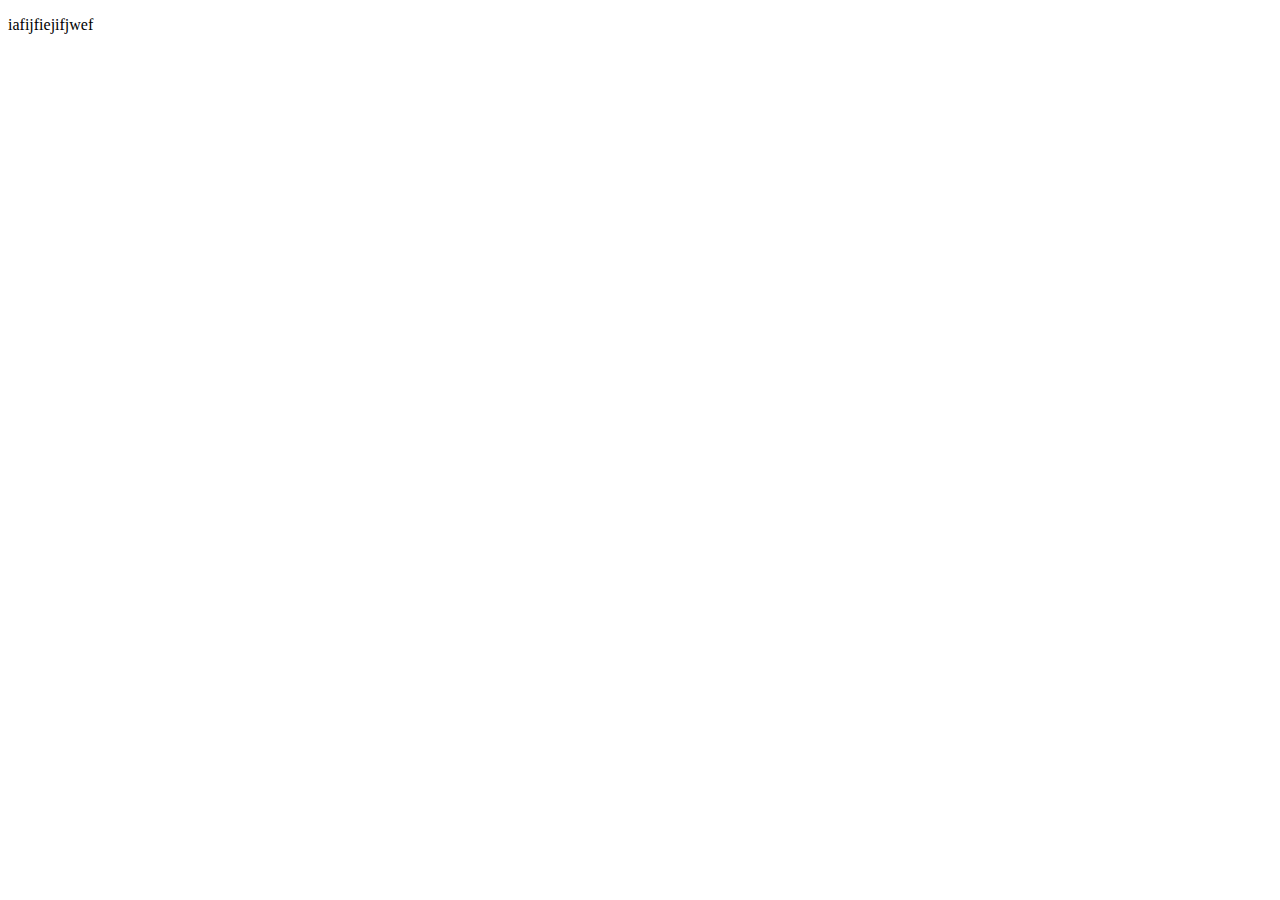
==== index.html @ d8aff444 "para" ====
<!DOCTYPE html>
<html lang="en">
<head>
    <meta charset="UTF-8">
    <meta name="viewport" content="width=device-width, initial-scale=1.0">
    <title>unreadmn</title>
</head>
<body>
    <P>iafijfiejifjwef</P>
    
</body>
</html>
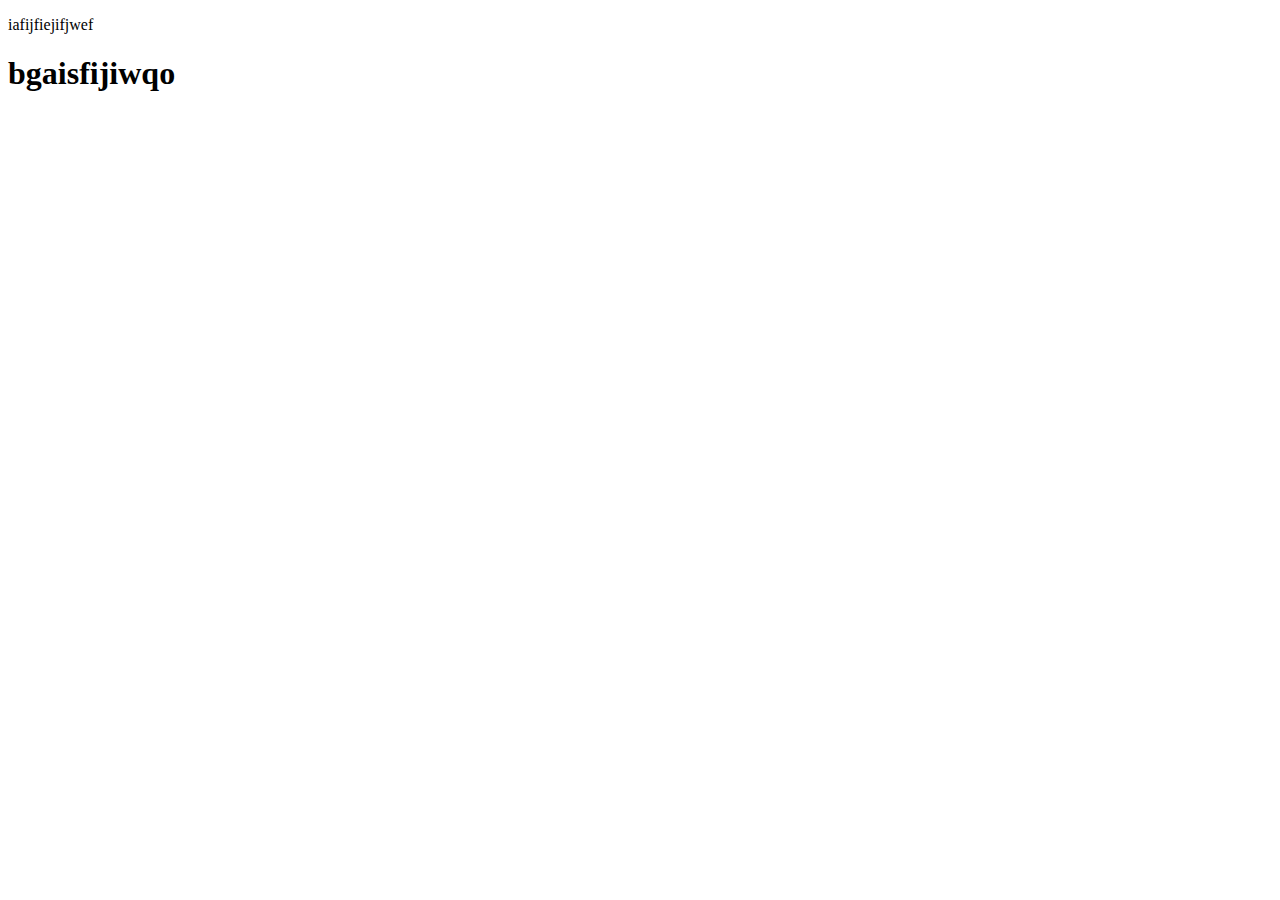
==== commit aa033ba6: "h1" ====
--- a/index.html
+++ b/index.html
@@ -7,6 +7,6 @@
 </head>
 <body>
     <P>iafijfiejifjwef</P>
-    
+    <h1>bgaisfijiwqo</h1>
 </body>
 </html>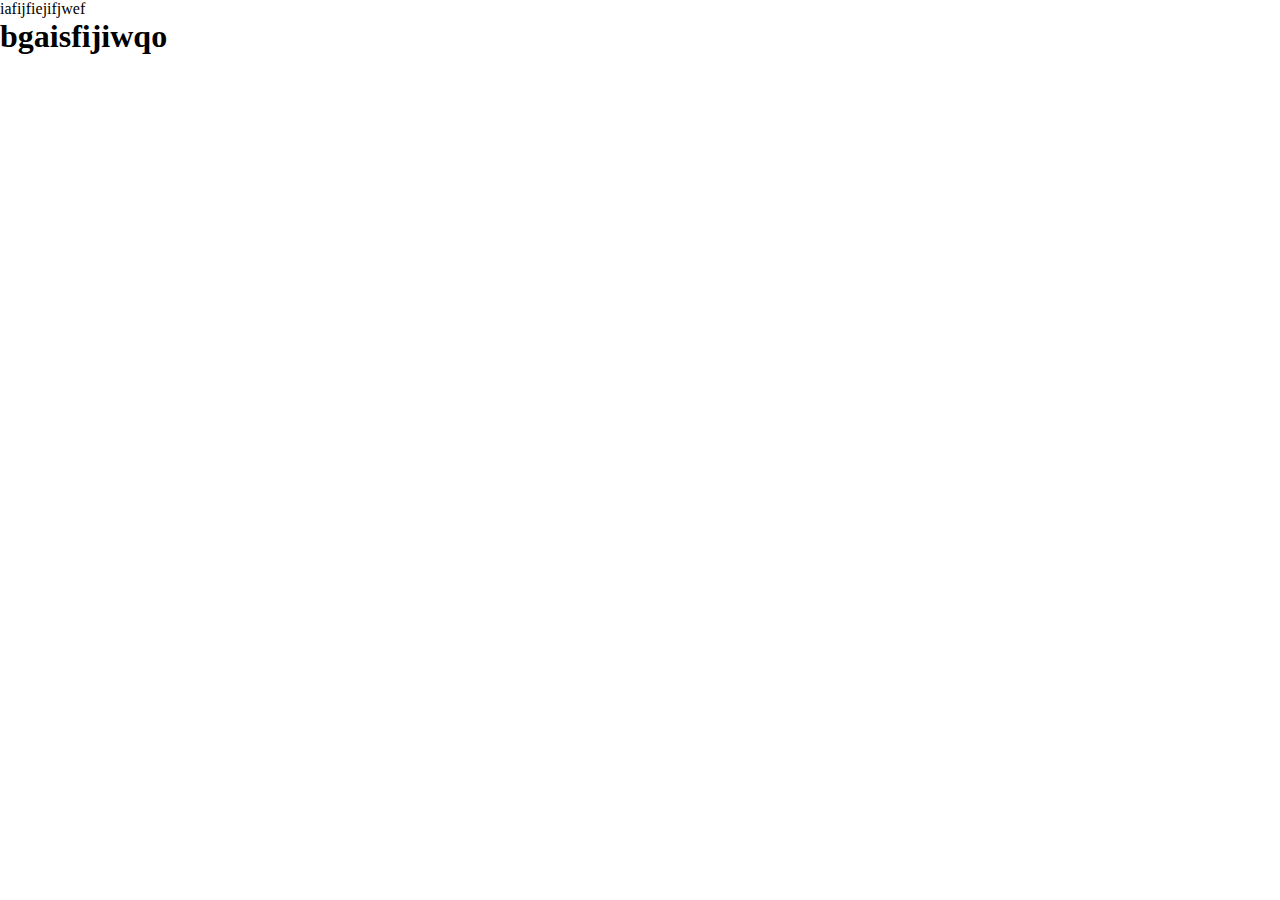
==== commit 56f178ac: "body" ====
--- a/index.html
+++ b/index.html
@@ -4,9 +4,12 @@
     <meta charset="UTF-8">
     <meta name="viewport" content="width=device-width, initial-scale=1.0">
     <title>unreadmn</title>
+    <link rel="stylesheet" href="index.css">
 </head>
 <body>
-    <P>iafijfiejifjwef</P>
+    <P >iafijfiejifjwef</P>
     <h1>bgaisfijiwqo</h1>
+    <div class="hero">
+    </div>
 </body>
 </html>--- a/index.css
+++ b/index.css
@@ -0,0 +1,7 @@
+*{
+    margin: 0;
+}
+
+.hero{
+    background: url(https://unread.today/files/007afc64-288a-4208-b9d7-3eda84011c1d/1451f11….jpg);
+}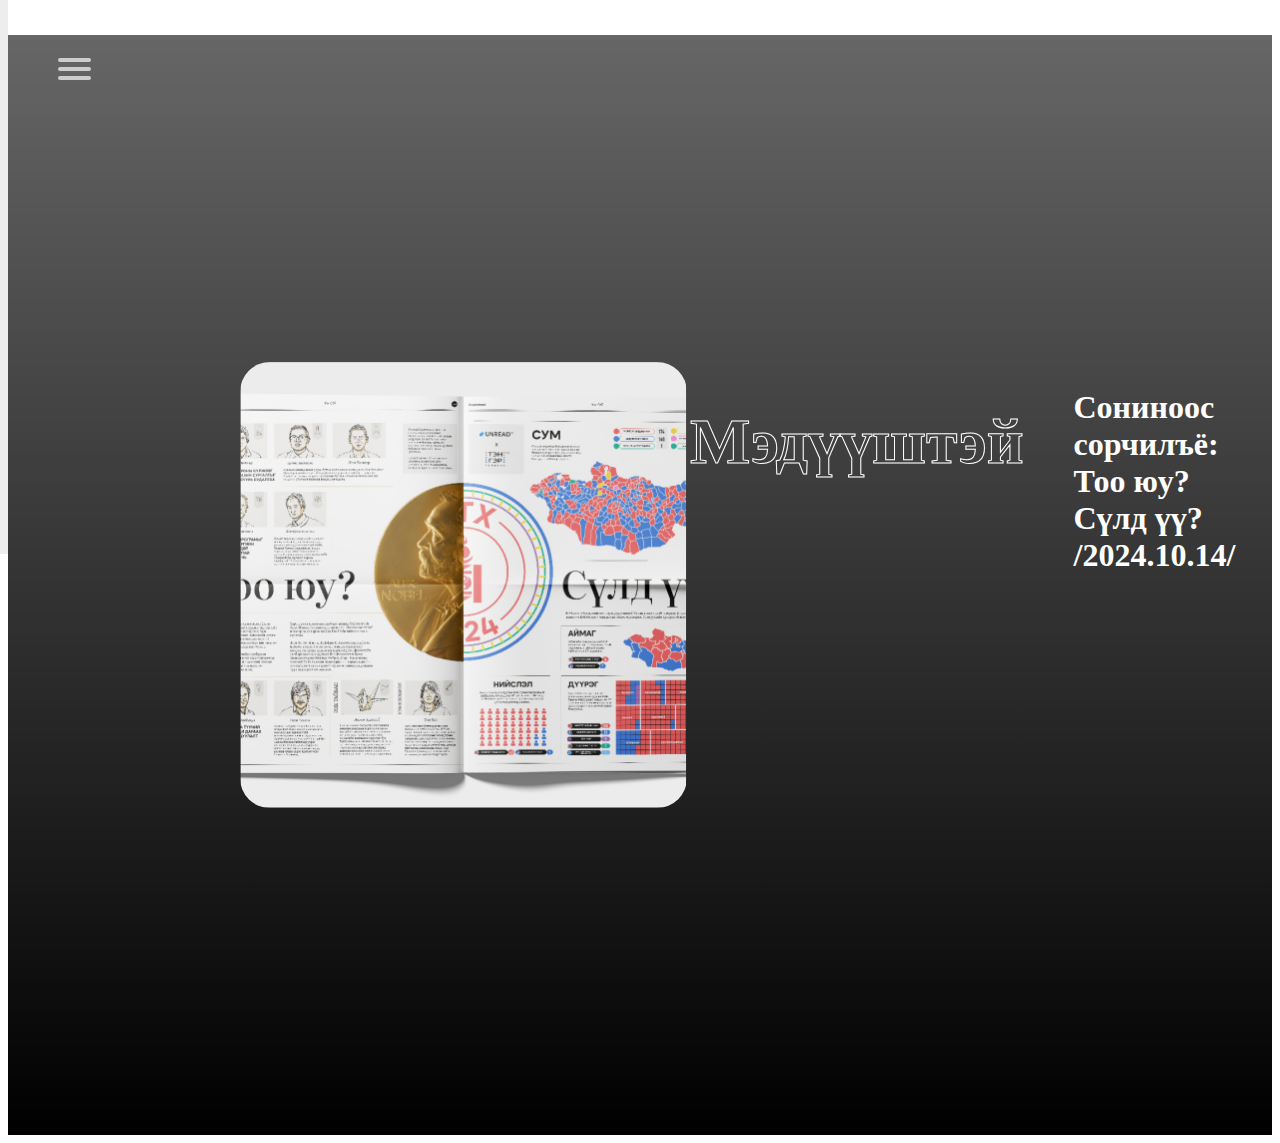
==== commit ad88f2ed: "first" ====
--- a/index.html
+++ b/index.html
@@ -5,11 +5,66 @@
     <meta name="viewport" content="width=device-width, initial-scale=1.0">
     <title>unreadmn</title>
     <link rel="stylesheet" href="index.css">
+    <link rel="stylesheet" href="https://cdnjs.cloudflare.com/ajax/libs/font-awesome/4.7.0/css/font-awesome.min.css">
 </head>
 <body>
-    <P >iafijfiejifjwef</P>
-    <h1>bgaisfijiwqo</h1>
-    <div class="hero">
-    </div>
+
+    <nav role="navigation">
+        <div id="menuToggle">
+      
+          <input type="checkbox" />
+          
+    
+          <span></span>
+          <span></span>
+          <span></span>
+          
+       
+          <ul class="ut-menu" id="menu">
+            <a href="#"><li>Булангууд</li></a>
+            <a href="#"><li>Techworm Мягмар
+            </li></a>
+            <a href="#"><li>Би хэрхэн ажилладаг вэ? Лхагва</li></a>
+            <a href="#"><li>Мэдүүштэй Пүрэв</li></a>
+            <a href="#"><li>Чөлөөт Баасан</li></a>
+            <a href="#"><li>Номын тухай Бямба</li></a>
+            <a href="#"><li>7 хоногийн тойм Ням</li></a>
+            <a href="https://unreadmedia799198.typeform.com/to/Md7Qia?typeform-source=unread.today" target="_blank"><li>kontent</li></a>
+          </ul>
+        </div>
+      </nav>
+
+
+
+    <main>
+        <section class="hero">
+
+
+            <div class="hero-content">
+
+
+
+                <div class="ut-niitlel">
+                    <img src="niitlel.png" style="border-radius: 30px;">
+                </div>
+
+                <div><h1>Мэдүүштэй</h1></div>
+                <div><h2>Сониноос сорчилъё: Тоо юу? Сүлд үү? /2024.10.14/</h2></div>
+                    
+                
+
+
+            </div>
+
+
+
+
+
+</section>
+</main>
+
+
+
+
 </body>
 </html>--- a/index.css
+++ b/index.css
@@ -1,7 +1,195 @@
-*{
+
+.body{
+    font-family: 'SF Display';
     margin: 0;
+    padding: 0;
 }
 
-.hero{
-    background: url(https://unread.today/files/007afc64-288a-4208-b9d7-3eda84011c1d/1451f11….jpg);
+
+
+  
+
+
+
+
+
+.hero {
+    background: linear-gradient(rgba(0, 0, 0, 0.6), rgb(0, 0, 0)),
+    url("https://unread.today/files/007afc64-288a-4208-b9d7-3eda84011c1d/1451f11e03da76480966b636a622119a.jpg");
+    background-size: 100%;
+    height: 100vh;
+    padding: 100px;
+    display: flex;
+    justify-content: center;
+    justify-items: center;
+    gap: 50px;
+}
+
+.hero-content{
+    margin-left: auto;
+    margin-right: auto;
+    width: 800px;
+    display: flex;
+    align-items: center;
+    align-content: center;
+    color: white;
+    gap: 50px;
+}
+
+
+.ut-niitlel {
+    width: 1000px;
+    height: 1000px;
+    gap: 0px;
+    opacity: 0px;
+    zoom: normal;
+}
+.ut-niitlel:hover{
+    zoom: unset;
+}
+.hero-content div{
+    height: 446px;
+    width: 50%;
+    display: flex;
+    font-size: xx-large;
+}
+.hero-content h1{
+    -webkit-text-stroke: 1px white;
+    color: transparent;
+}
+.hero-content h2{
+    font-size: xx-large;
+}
+
+
+
+
+
+
+#menuToggle
+{
+  display: block;
+  position: relative;
+  top: 50px;
+  left: 50px;
+  
+  z-index: 1;
+  
+  -webkit-user-select: none;
+  user-select: none;
+}
+
+#menuToggle a
+{
+  text-decoration: none;
+  color: #232323;
+  
+  transition: color 0.3s ease;
+}
+
+#menuToggle a:hover
+{
+  color: tomato;
+}
+
+
+#menuToggle input
+{
+  display: block;
+  width: 40px;
+  height: 32px;
+  position: absolute;
+  top: -7px;
+  left: -5px;
+  
+  cursor: pointer;
+  
+  opacity: 0; 
+  z-index: 2; 
+  
+  -webkit-touch-callout: none;
+}
+
+
+#menuToggle span
+{
+  display: block;
+  width: 33px;
+  height: 4px;
+  margin-bottom: 5px;
+  position: relative;
+  
+  background: #cdcdcd;
+  border-radius: 3px;
+  
+  z-index: 1;
+  
+  transform-origin: 4px 0px;
+  
+  transition: transform 0.5s cubic-bezier(0.77,0.2,0.05,1.0),
+              background 0.5s cubic-bezier(0.77,0.2,0.05,1.0),
+              opacity 0.55s ease;
+}
+
+#menuToggle span:first-child
+{
+  transform-origin: 0% 0%;
+}
+
+#menuToggle span:nth-last-child(2)
+{
+  transform-origin: 0% 100%;
+}
+
+#menuToggle input:checked ~ span
+{
+  opacity: 1;
+  transform: rotate(45deg) translate(-2px, -1px);
+  background: #232323;
+}
+
+#menuToggle input:checked ~ span:nth-last-child(3)
+{
+  opacity: 0;
+  transform: rotate(0deg) scale(0.2, 0.2);
+}
+
+#menuToggle input:checked ~ span:nth-last-child(2)
+{
+  transform: rotate(-45deg) translate(0, -1px);
+}
+
+#menu
+{
+  position: absolute;
+  width: 300px;
+  margin: -100px 0 0 -50px;
+  padding: 50px;
+  padding-top: 125px;
+  
+  background: #ededed;
+  list-style-type: none;
+  -webkit-font-smoothing: antialiased;
+  
+  
+  transform-origin: 0% 0%;
+  transform: translate(-100%, 0);
+  
+  transition: transform 0.5s cubic-bezier(0.77,0.2,0.05,1.0);
+}
+
+#menu li
+{
+  padding: 10px 0;
+  font-size: 22px;
+}
+
+#menuToggle input:checked ~ ul
+{
+  transform: none;
+}
+.ut-menu{
+    text-align: center;
+    background-size: 100vh;
+    background-color: white;
 }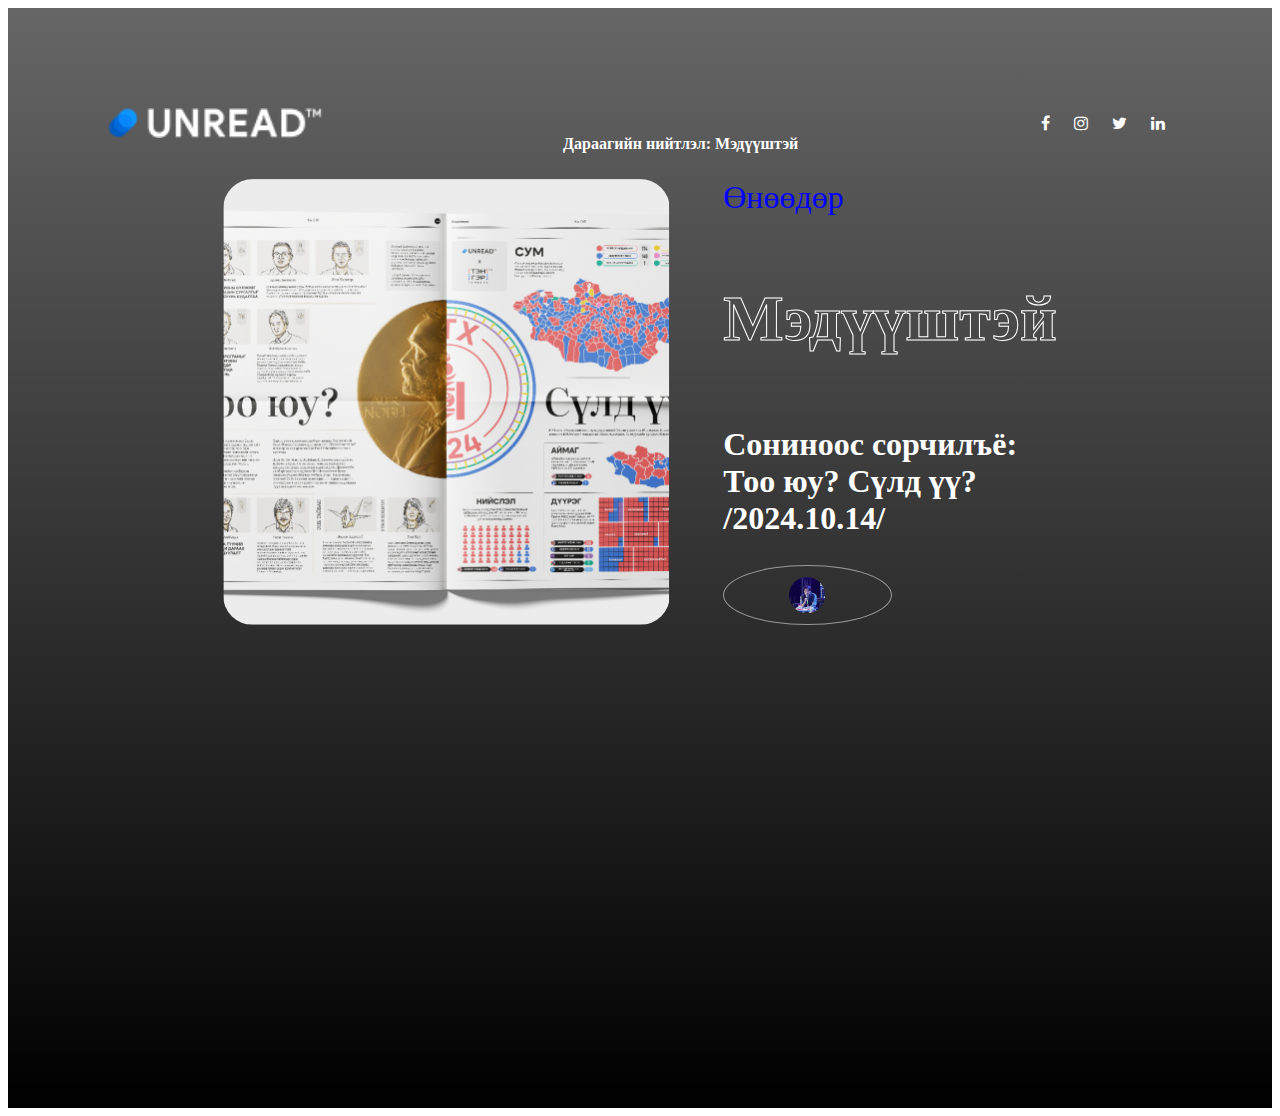
==== commit 91b39bb8: "section-1" ====
--- a/index.html
+++ b/index.html
@@ -9,7 +9,7 @@
 </head>
 <body>
 
-    <nav role="navigation">
+    <!-- <nav role="navigation">
         <div id="menuToggle">
       
           <input type="checkbox" />
@@ -32,7 +32,11 @@
             <a href="https://unreadmedia799198.typeform.com/to/Md7Qia?typeform-source=unread.today" target="_blank"><li>kontent</li></a>
           </ul>
         </div>
-      </nav>
+      </nav> -->
+
+
+
+
 
 
 
@@ -40,25 +44,51 @@
         <section class="hero">
 
 
+          <nav class="head">
+
+
+
+            <div class="unread-logo">
+            <img src="logo.png">
+          </div>
+
+
+
+          <div class="matgaash-orno">
+            <h5> Дараагийн нийтлэл:  Мэдүүштэй </h5>
+          </div>
+           
+
+            <div class="social-icons">
+              <div><a href="#" class="fa fa-facebook"></a></div>
+              <div><a href="#" class="fa fa-instagram"></a></div>
+              <div><a href="#" class="fa fa-twitter"></a></div>
+              <div><a href="#" class="fa fa-linkedin"></a></div>
+            </div>
+          </nav>
+
+
             <div class="hero-content">
 
 
 
-                <div class="ut-niitlel">
+                <div class="hero-image">
                     <img src="niitlel.png" style="border-radius: 30px;">
                 </div>
 
-                <div><h1>Мэдүүштэй</h1></div>
-                <div><h2>Сониноос сорчилъё: Тоо юу? Сүлд үү? /2024.10.14/</h2></div>
-                    
+
+                <div class="hero-h">
+                  <div class="animation">Өнөөдөр</div>
+                <h1>Мэдүүштэй</h1> 
+
+                <h2>Сониноос сорчилъё: Тоо юу? Сүлд үү? /2024.10.14/</h2>
                 
-
-
+                <div class="author-dugui"></div>
+                </div>
             </div>
-
-
-
-
+           
+           
+        
 
 </section>
 </main>
--- a/index.css
+++ b/index.css
@@ -13,60 +13,181 @@
 
 
 
-.hero {
+
+  .hero {
     background: linear-gradient(rgba(0, 0, 0, 0.6), rgb(0, 0, 0)),
     url("https://unread.today/files/007afc64-288a-4208-b9d7-3eda84011c1d/1451f11e03da76480966b636a622119a.jpg");
     background-size: 100%;
     height: 100vh;
     padding: 100px;
-    display: flex;
-    justify-content: center;
-    justify-items: center;
-    gap: 50px;
-}
+    margin: 0;
+}
+
+
+
+
+
+.head{
+gap: 0px;
+display: flex;
+flex-direction: row;
+justify-content: space-between;
+}
+nav img{
+  height: 30px;
+}
+
+.head h5 {
+  font-size: medium;
+  color: white;
+}
+
+
+
+
+
+
+/* icons/ */
+.fa {
+  font-size: 30px;
+  text-decoration: none;
+  margin: 7px;
+  border-radius: 10px;
+  color: white;
+}
+
+.fa-facebook:hover {
+  background: #3B5998;
+color: white;
+}
+
+.fa-twitter:hover {
+background: #55ACEE;
+color: white;
+}
+.fa-linkedin:hover {
+  background: #007bb5;
+  color: white;
+}
+.fa-instagram:hover {
+  background: #125688;
+  color: white;
+}
+.social-icons{
+  display: flex;
+  gap:10px
+}
+
+
+
+
+
+
+
+
+
+
 
 .hero-content{
     margin-left: auto;
     margin-right: auto;
     width: 800px;
     display: flex;
-    align-items: center;
+    flex-direction: row;
     align-content: center;
+    justify-content: center;
     color: white;
-    gap: 50px;
-}
-
-
-.ut-niitlel {
+    gap: 100px;
+}
+
+
+.hero-image {
     width: 1000px;
     height: 1000px;
     gap: 0px;
     opacity: 0px;
-    zoom: normal;
-}
-.ut-niitlel:hover{
-    zoom: unset;
-}
+    transition: transform .1s;
+}
+.hero-image:hover{
+  -ms-transform: scale(1.2); /* IE 9 */
+  -webkit-transform: scale(1.2); /* Safari 3-8 */
+  transform: scale(1.1); 
+}
+.animation {
+  font-size: small;
+  color: blue;
+  animation: blink;
+}
+@keyframes animation{
+  25% {
+    opacity: 0.5;
+  }
+  50% {
+    opacity: 0.0;
+  }
+  75% {
+    opacity: 0.5;
+  }
+}
+
+
 .hero-content div{
     height: 446px;
     width: 50%;
     display: flex;
     font-size: xx-large;
 }
-.hero-content h1{
+.hero-h h1{
     -webkit-text-stroke: 1px white;
     color: transparent;
 }
-.hero-content h2{
+.hero-h h2{
     font-size: xx-large;
 }
-
-
-
-
-
-
-#menuToggle
+.hero-h {
+  display: flex;
+  align-content: center;
+  flex-direction: column;
+  gap: 1px;
+}
+
+
+
+
+.author-dugui {
+  width: 100px;
+  height: 100px;
+  border-radius: 50%;
+  background-repeat: no-repeat;
+  background-position: center;
+  background-size: auto;
+  background-image: url(dugui.png);
+  border: 1px solid #FFFFFF80;
+}
+
+
+
+
+
+
+
+
+
+
+
+
+
+
+
+
+
+
+
+
+
+
+
+/* #menuToggle
 {
   display: block;
   position: relative;
@@ -192,4 +313,4 @@
     text-align: center;
     background-size: 100vh;
     background-color: white;
-}+} */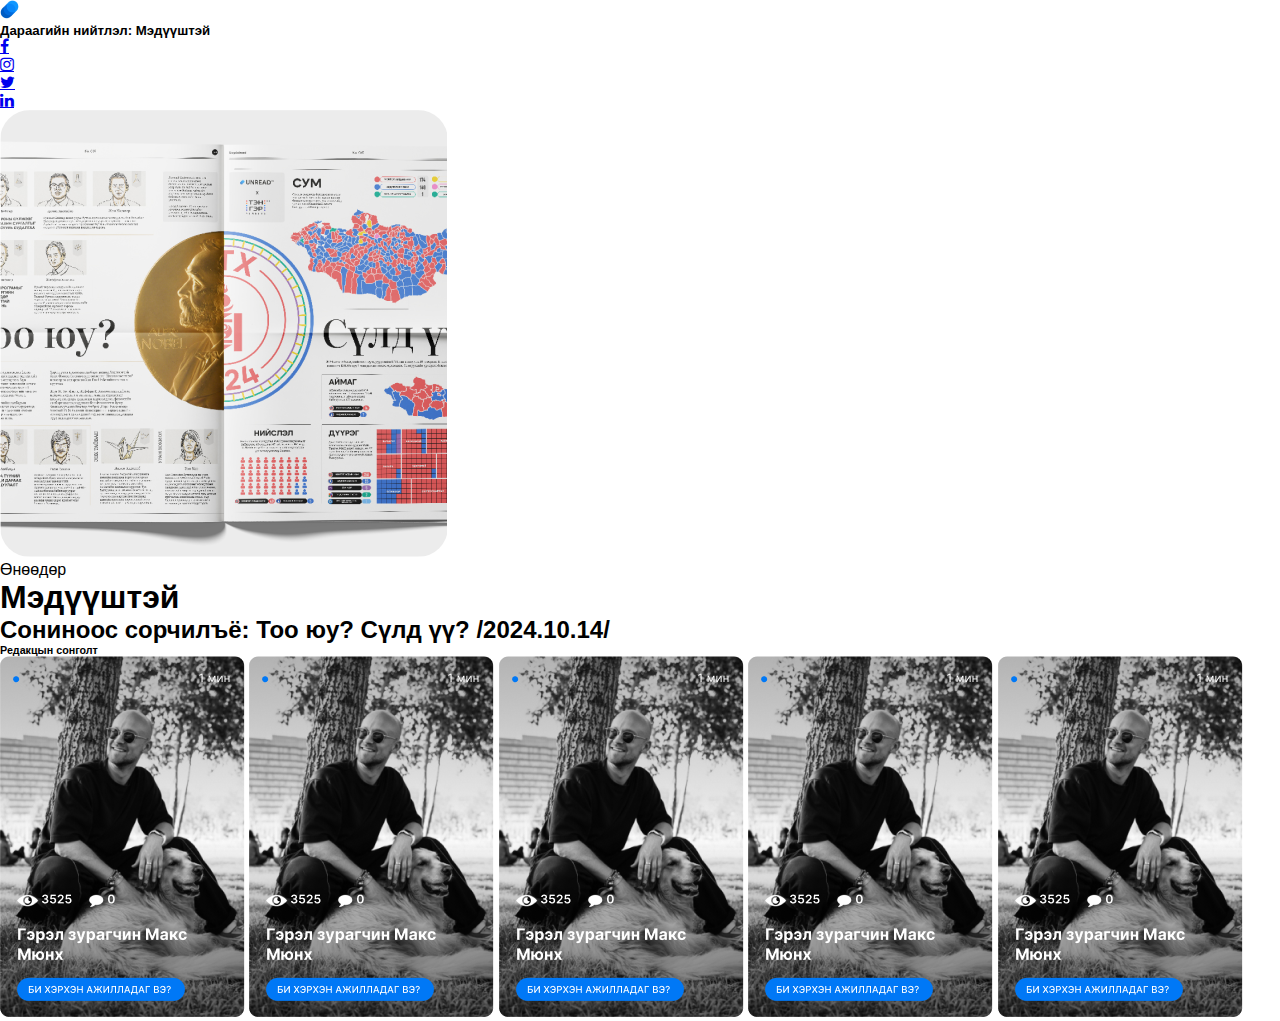
==== commit 59c182b4: "section-2" ====
--- a/index.html
+++ b/index.html
@@ -54,7 +54,7 @@
 
 
 
-          <div class="matgaash-orno">
+          <div class="margaash-orno">
             <h5> Дараагийн нийтлэл:  Мэдүүштэй </h5>
           </div>
            
@@ -95,6 +95,27 @@
 
 
 
+<section class="two">
+
+
+<div>
+  <h6>Редакцын сонголт</h6>
+</div>
+
+
+
+<div class="pictures">
+ 
+  <a class="zurag-1"><img src="figure.png"></a>
+  <a class="zurag-2"><img src="figure.png"></a>
+  <a class="zurag-3"><img src="figure.png"></a>
+  <a class="zurag-4"><img src="figure.png"></a>
+  <a class="zurag-5"><img src="figure.png"></a>
+</div>
+</section>
+
+
+
 
 </body>
 </html>--- a/index.css
+++ b/index.css
@@ -1,129 +1,89 @@
 
-.body{
-    font-family: 'SF Display';
-    margin: 0;
-    padding: 0;
-}
-
-
-
-  
-
-
-
-
-
-
-  .hero {
-    background: linear-gradient(rgba(0, 0, 0, 0.6), rgb(0, 0, 0)),
+* {
+  margin: 0;
+  padding: 0;
+  font-family: SF display, sans-serif;
+  box-sizing: border-box;
+}
+
+header {
+  display: flex;
+  justify-content: space-around;
+  align-items: center;
+  margin-bottom: 100px;
+  margin-left: 120px;
+  margin-right: 120px;
+}
+input {
+  border: none;
+  background: transparent;
+  outline: none;
+  color: white;
+}
+.search-input {
+  color: white;
+}
+.navbar {
+  display: flex;
+  justify-content: center;
+  align-items: center;
+}
+
+.hero-1 {
+  height: 100vh;
+  background: linear-gradient(rgb(0, 0, 0, 0.7), rgb(0, 0, 0)),
     url("https://unread.today/files/007afc64-288a-4208-b9d7-3eda84011c1d/1451f11e03da76480966b636a622119a.jpg");
-    background-size: 100%;
-    height: 100vh;
-    padding: 100px;
-    margin: 0;
-}
-
-
-
-
-
-.head{
-gap: 0px;
-display: flex;
-flex-direction: row;
-justify-content: space-between;
-}
-nav img{
-  height: 30px;
-}
-
-.head h5 {
-  font-size: medium;
-  color: white;
-}
-
-
-
-
-
-
-/* icons/ */
-.fa {
-  font-size: 30px;
-  text-decoration: none;
-  margin: 7px;
-  border-radius: 10px;
-  color: white;
-}
-
-.fa-facebook:hover {
-  background: #3B5998;
-color: white;
-}
-
-.fa-twitter:hover {
-background: #55ACEE;
-color: white;
-}
-.fa-linkedin:hover {
-  background: #007bb5;
-  color: white;
-}
-.fa-instagram:hover {
-  background: #125688;
-  color: white;
-}
-.social-icons{
-  display: flex;
-  gap:10px
-}
-
-
-
-
-
-
-
-
-
-
-
-.hero-content{
-    margin-left: auto;
-    margin-right: auto;
-    width: 800px;
-    display: flex;
-    flex-direction: row;
-    align-content: center;
-    justify-content: center;
-    color: white;
-    gap: 100px;
-}
-
-
-.hero-image {
-    width: 1000px;
-    height: 1000px;
-    gap: 0px;
-    opacity: 0px;
-    transition: transform .1s;
-}
-.hero-image:hover{
-  -ms-transform: scale(1.2); /* IE 9 */
-  -webkit-transform: scale(1.2); /* Safari 3-8 */
-  transform: scale(1.1); 
-}
-.animation {
-  font-size: small;
-  color: blue;
-  animation: blink;
-}
-@keyframes animation{
+  background-size: 100%;
+  padding: 20px;
+}
+
+
+
+
+
+
+
+
+
+
+
+.hero-contect {
+  width: 1440px;
+  margin-right: auto;
+  margin-left: auto;
+  display: flex;
+  justify-content: center;
+  gap: 68px;
+}
+.hero-picture {
+  border-radius: 5px;
+}
+.hero-contect div {
+  width: 50%;
+  color: aliceblue;
+}
+
+.hero-contect h1 {
+  -webkit-text-stroke: white 1px;
+  color: transparent;
+  font-weight: bold;
+  text-transform: uppercase;
+  font-weight: 900;
+  font-size: 40px;
+}
+
+.shine {
+  font-weight: 700;
+  font-size: 14px;
+  color: #0078f6;
+  animation: blink 2s linear infinite;
+}
+@keyframes blink {
   25% {
     opacity: 0.5;
   }
   50% {
-    opacity: 0.0;
+    opacity: 0;
   }
   75% {
     opacity: 0.5;
@@ -131,186 +91,124 @@
 }
 
 
-.hero-content div{
-    height: 446px;
-    width: 50%;
-    display: flex;
-    font-size: xx-large;
-}
-.hero-h h1{
-    -webkit-text-stroke: 1px white;
-    color: transparent;
-}
-.hero-h h2{
-    font-size: xx-large;
-}
-.hero-h {
-  display: flex;
-  align-content: center;
-  flex-direction: column;
-  gap: 1px;
-}
-
-
-
-
-.author-dugui {
-  width: 100px;
-  height: 100px;
-  border-radius: 50%;
-  background-repeat: no-repeat;
+
+
+
+
+.garchig {
+  background: url("duusuld.jpg");
+  background-size: cover;
+  height: 446.4px;
+  max-width: 446.4px;
   background-position: center;
-  background-size: auto;
-  background-image: url(dugui.png);
-  border: 1px solid #FFFFFF80;
-}
-
-
-
-
-
-
-
-
-
-
-
-
-
-
-
-
-
-
-
-
-
-
-
-/* #menuToggle
-{
-  display: block;
-  position: relative;
-  top: 50px;
-  left: 50px;
-  
-  z-index: 1;
-  
-  -webkit-user-select: none;
-  user-select: none;
-}
-
-#menuToggle a
-{
-  text-decoration: none;
-  color: #232323;
-  
-  transition: color 0.3s ease;
-}
-
-#menuToggle a:hover
-{
-  color: tomato;
-}
-
-
-#menuToggle input
-{
-  display: block;
-  width: 40px;
-  height: 32px;
-  position: absolute;
-  top: -7px;
-  left: -5px;
-  
-  cursor: pointer;
-  
-  opacity: 0; 
-  z-index: 2; 
-  
-  -webkit-touch-callout: none;
-}
-
-
-#menuToggle span
-{
-  display: block;
-  width: 33px;
-  height: 4px;
-  margin-bottom: 5px;
-  position: relative;
-  
-  background: #cdcdcd;
-  border-radius: 3px;
-  
-  z-index: 1;
-  
-  transform-origin: 4px 0px;
-  
-  transition: transform 0.5s cubic-bezier(0.77,0.2,0.05,1.0),
-              background 0.5s cubic-bezier(0.77,0.2,0.05,1.0),
-              opacity 0.55s ease;
-}
-
-#menuToggle span:first-child
-{
-  transform-origin: 0% 0%;
-}
-
-#menuToggle span:nth-last-child(2)
-{
-  transform-origin: 0% 100%;
-}
-
-#menuToggle input:checked ~ span
-{
-  opacity: 1;
-  transform: rotate(45deg) translate(-2px, -1px);
-  background: #232323;
-}
-
-#menuToggle input:checked ~ span:nth-last-child(3)
-{
-  opacity: 0;
-  transform: rotate(0deg) scale(0.2, 0.2);
-}
-
-#menuToggle input:checked ~ span:nth-last-child(2)
-{
-  transform: rotate(-45deg) translate(0, -1px);
-}
-
-#menu
-{
-  position: absolute;
-  width: 300px;
-  margin: -100px 0 0 -50px;
-  padding: 50px;
-  padding-top: 125px;
-  
-  background: #ededed;
-  list-style-type: none;
-  -webkit-font-smoothing: antialiased;
-  
-  
-  transform-origin: 0% 0%;
-  transform: translate(-100%, 0);
-  
-  transition: transform 0.5s cubic-bezier(0.77,0.2,0.05,1.0);
-}
-
-#menu li
-{
-  padding: 10px 0;
-  font-size: 22px;
-}
-
-#menuToggle input:checked ~ ul
-{
-  transform: none;
-}
-.ut-menu{
-    text-align: center;
-    background-size: 100vh;
-    background-color: white;
-} */+  border-radius: 16px;
+  background-size: 160%;
+  overflow: hidden;
+  transition: all 0.4s;
+}
+.garchig:hover {
+  background-size: 175%;
+}
+.garchig-text {
+  font-size: 35px;
+  text-transform: uppercase;
+  font-weight: bolder;
+  transition: all 0.4s;
+  font-weight: 700;
+}
+.garchig-text:hover {
+  opacity: 0.7;
+}
+
+
+
+
+
+
+
+
+
+
+.icons {
+  width: 16px;
+  height: 15px;
+  opacity: 70%;
+  display: flex;
+  align-items: center;
+  gap: 13px;
+  color: white;
+}
+.fa-square-facebook {
+  opacity: 100%;
+  transition: 0.3s;
+}
+.fa-square-facebook:hover {
+  opacity: 100%;
+  transition: 0.3s;
+  color: #1877f2;
+}
+.fa-instagram {
+  opacity: 100%;
+  transition: 0.3s;
+}
+.fa-instagram:hover {
+  opacity: 100%;
+  transition: 0.3s;
+  color: #e4405f;
+}
+.fa-twitter {
+  opacity: 100%;
+  transition: 0.3s;
+}
+.fa-twitter:hover {
+  opacity: 100%;
+  transition: 0.3s;
+  color: #1da1f2;
+}
+.fa-linkedin-in {
+  opacity: 100%;
+  transition: 0.3s;
+}
+.fa-linkedin-in:hover {
+  opacity: 100%;
+  transition: 0.3s;
+  color: #0a66c2;
+}
+
+
+
+
+
+
+
+footer {
+  background-color: white;
+  height: 700px;
+}
+
+
+
+
+.wheel {
+  width: 36px;
+  height: 36px;
+  border-radius: 50px;
+  border: 2px solid gray;
+}
+.wheel:hover {
+  border: 2px solid white;
+  transition: all 0.2s;
+}
+
+
+
+
+.ner {
+  color: solid white;
+  opacity: 50%;
+  font-size: 12px;
+}
+.ner:hover {
+  opacity: 100%;
+  transition: 0.2s;
+}
